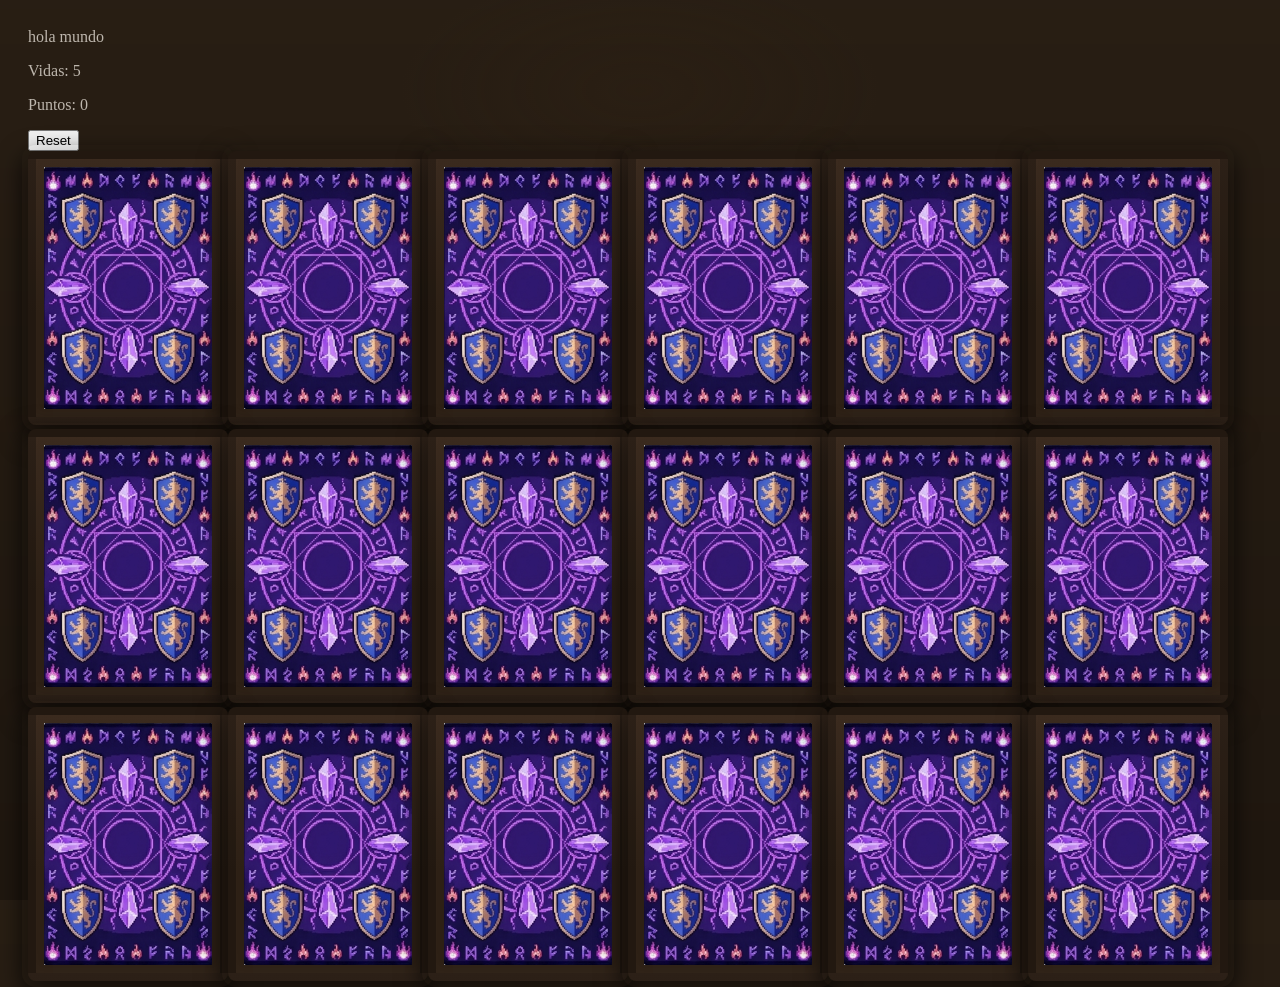
==== index.html @ 2dd2086c "Rename memory_card.html to index.html" ====
<!doctype html>
<html lang="en">
  <head>
    <meta charset="UTF-8" />
    <meta name="viewport" content="width=device-width, initial-scale=1.0" />
    <title>Memory Card</title>
    <link rel="stylesheet" href="css/style.css" />
  </head>
  <body>
    hola mundo

    <div>
      <p>Vidas: <span id="Vida">5</span></p>
      <p>Puntos: <span id="Puntos">0</span></p>
      <button id="Reset">Reset</button>
    </div>

    <div id="mesa-imagenes"></div>

    <script src="memory-card.js"></script>
  </body>
</html>
---- css/style.css ----
/* Medieval Memory Card — Visual & Animation layer only */
:root{
  --bg-wood:#2f2317; /* dark wood */
  --bg-stone:#2a2a2a;
  --accent-gold:#c9a84a;
  --accent-burnt:#7a4a2b;
  --panel-brown:#3b2a1f;
  --muted-gray:#bdb6ad;
  --card-edge:#a67c52;
  --card-surface:linear-gradient(180deg,#3a2a1e 0%, #2d2015 60%);
  --shadow-strong: 0 18px 40px rgba(0,0,0,0.6);
  --shadow-soft: 0 8px 20px rgba(0,0,0,0.45);
}

/* Page background resembling an aged wooden table with warm vignette */
html,body{height:100%;}
body{
  margin:0;
  font-family: "Cinzel", "Times New Roman", serif;
  background:
    radial-gradient(1200px 600px at 50% 10%, rgba(50,35,20,0.25), transparent 20%),
    linear-gradient(180deg, rgba(0,0,0,0.15), rgba(0,0,0,0.35)),
    var(--bg-wood);
  color:var(--muted-gray);
  -webkit-font-smoothing:antialiased;
  -moz-osx-font-smoothing:grayscale;
  padding:28px;
  box-sizing:border-box;
}

/* Container layout */
.scene{max-width:1200px;margin:0 auto;}
.hud{display:flex;gap:18px;align-items:center;justify-content:space-between;margin-bottom:20px}
.panel{background:linear-gradient(180deg, rgba(255,255,255,0.03), rgba(0,0,0,0.08));
  border:6px solid rgba(0,0,0,0.25); padding:8px 14px; border-radius:8px;min-width:90px;box-shadow:var(--shadow-soft), inset 0 -6px 12px rgba(0,0,0,0.25)}
.panel-title{font-size:12px;color:rgba(240,230,200,0.8);letter-spacing:1px}
.panel-value{font-size:20px;color:var(--accent-gold);font-weight:700;text-align:center}
.controls{margin-left:auto}

/* Reset button styled as a medieval plaque */
.btn-reset{
  appearance:none;border:0;padding:10px 18px;border-radius:8px;cursor:pointer;
  background: linear-gradient(180deg, #7b5a2f, #4a2f18);
  color: #f6ecd2;font-weight:700;border:2px solid rgba(0,0,0,0.45);
  box-shadow: 0 6px 0 rgba(0,0,0,0.25), inset 0 -4px 8px rgba(255,255,255,0.02);
  transition: transform 0.12s ease, box-shadow 0.12s ease, filter 0.12s ease;
}
.btn-reset:hover{transform:translateY(-3px);box-shadow: 0 12px 20px rgba(0,0,0,0.4);filter:brightness(1.05)}
.btn-reset:active{transform:translateY(1px) scale(0.995);box-shadow: 0 6px 10px rgba(0,0,0,0.28)}

/* Board container with subtle raised panel */
.board-wrap{background: linear-gradient(180deg, rgba(255,255,255,0.02), rgba(0,0,0,0.08)); padding:22px;border-radius:14px;box-shadow:var(--shadow-strong);}
.board{display:flex;flex-wrap:wrap;gap:18px;justify-content:center;align-items:center;padding:12px}

/* Card base — keep JS classes same as existing logic */
.card{width:200px;height:274px;perspective:1200px;display:inline-block}
.card_inner{width:100%;height:100%;transition:transform 0.6s cubic-bezier(.2,.9,.3,1);transform-style:preserve-3d;position:relative;border-radius:10px}

/* Preserve original flip transform used by JS (do not change rotate values) */
.card.flipped .card_inner{transform:rotateY(900deg)}

.front,.back{position:absolute;inset:0;width:100%;height:100%;backface-visibility:hidden;border-radius:8px;object-fit:cover}
.front{transform:rotateY(180deg);}

/* Visual appearance of the back (card back) */
.back{
  background:var(--card-surface);
  border:8px solid rgba(0,0,0,0.25);
  box-shadow: 0 10px 30px rgba(0,0,0,0.5), inset 0 -6px 12px rgba(255,255,255,0.02);
  padding:8px; box-sizing:border-box;display:block
}

/* Make the cards look like physical pieces */
.card::before{content:"";position:absolute;inset:0;border-radius:10px;pointer-events:none;
  background:linear-gradient(180deg,rgba(255,255,255,0.02),transparent);mix-blend-mode:soft-light}
.card::after{content:"";position:absolute;inset:-6px;border-radius:14px;z-index:-1;background:transparent;box-shadow:var(--shadow-soft)}

/* Decorative carved border using an inner glow and edge */
.card_inner::before{content:"";position:absolute;inset:6px;border-radius:6px;padding:6px;pointer-events:none;border:3px solid rgba(0,0,0,0.25);box-shadow:inset 0 1px 0 rgba(255,255,255,0.03)}

/* Hover elevation */
.card:hover{transform:translateY(-6px)}
.card:hover .card_inner{box-shadow:0 20px 40px rgba(0,0,0,0.55); /* no transform here to avoid overriding flip */}

/* Entrance animation (cards placed on table) */
@keyframes placeIn{0%{opacity:0;transform:translateY(-18px) scale(.92) rotateX(6deg)}60%{opacity:1;transform:translateY(4px) scale(1.03) rotateX(0)}100%{opacity:1;transform:translateY(0) scale(1) rotateX(0)}}

/* Shuffle visual: short burst of rotation/translation */
@keyframes shuffleBurst{
  0%{transform:translateY(0) rotate(0deg)}
  20%{transform:translateY(-6px) rotate(-6deg)}
  40%{transform:translateY(6px) rotate(8deg)}
  60%{transform:translateY(-4px) rotate(-4deg)}
  100%{transform:translateY(0) rotate(0deg)}
}

/* Apply entrance and shuffle with staggered delays (supports up to 18 cards) */
#mesa-imagenes .card{opacity:0;transform-origin:50% 50%;animation:shuffleBurst 1.2s ease both, placeIn 0.5s cubic-bezier(.2,.9,.3,1) both;}
#mesa-imagenes .card:nth-child(1){animation-delay:0s,0s}
#mesa-imagenes .card:nth-child(2){animation-delay:0.02s,0.06s}
#mesa-imagenes .card:nth-child(3){animation-delay:0.04s,0.12s}
#mesa-imagenes .card:nth-child(4){animation-delay:0.06s,0.18s}
#mesa-imagenes .card:nth-child(5){animation-delay:0.08s,0.24s}
#mesa-imagenes .card:nth-child(6){animation-delay:0.10s,0.30s}
#mesa-imagenes .card:nth-child(7){animation-delay:0.12s,0.36s}
#mesa-imagenes .card:nth-child(8){animation-delay:0.14s,0.42s}
#mesa-imagenes .card:nth-child(9){animation-delay:0.16s,0.48s}
#mesa-imagenes .card:nth-child(10){animation-delay:0.18s,0.54s}
#mesa-imagenes .card:nth-child(11){animation-delay:0.20s,0.60s}
#mesa-imagenes .card:nth-child(12){animation-delay:0.22s,0.66s}
#mesa-imagenes .card:nth-child(13){animation-delay:0.24s,0.72s}
#mesa-imagenes .card:nth-child(14){animation-delay:0.26s,0.78s}
#mesa-imagenes .card:nth-child(15){animation-delay:0.28s,0.84s}
#mesa-imagenes .card:nth-child(16){animation-delay:0.30s,0.90s}
#mesa-imagenes .card:nth-child(17){animation-delay:0.32s,0.96s}
#mesa-imagenes .card:nth-child(18){animation-delay:0.34s,1.02s}

/* Positive feedback: when back image has been removed by the game, make the remaining front glow/gild */
/* Uses :has — modern browsers support; fallback below will gently highlight flipped cards */
.card:not(:has(.back)) .front{
  animation:golden 1s ease both;
  transform-origin:center center;
  box-shadow: 0 18px 40px rgba(201,168,74,0.15), 0 2px 12px rgba(0,0,0,0.6);
}
@keyframes golden{0%{filter:brightness(0.9) saturate(.8);transform:scale(1)}50%{filter:brightness(1.25) drop-shadow(0 6px 14px rgba(201,168,74,0.25));transform:scale(1.07)}100%{filter:none;transform:scale(1)}}

/* Fallback mild gild for flipped cards while waiting for removal */
.card.flipped .front{filter: drop-shadow(0 8px 16px rgba(201,168,74,0.06));}

/* Incorrect pair feedback: when the card flips back (flipped class removed), create quick shake + red flash */
@keyframes shakeX{0%{transform:translateX(0)}20%{transform:translateX(-8px)}40%{transform:translateX(6px)}60%{transform:translateX(-4px)}80%{transform:translateX(2px)}100%{transform:translateX(0)}}

/* Apply a subtle shake on unflip by animating the card_inner when class flipped is removed.
   This will run whenever a card transitions back (i.e., on incorrect pair). */
.card:not(.flipped) .card_inner{
  /* only animate shake when transform is changing (user action). Use a short delay so initial load animations finish first */
  animation: shakeX 0.45s ease 0.7s paused;
}
/* Unpause the animation when the element had the flipped class recently — the flip toggle triggers a repaint and restarts animations.
   Browsers will treat the property change as a state change and the animation will play when applicable. */
.card:not(.flipped) .card_inner[style], .card:not(.flipped):active .card_inner{animation-play-state:running}

/* Add a red-tinted flash during the shake (transient) */
.card:not(.flipped) .card_inner::after{content:"";position:absolute;inset:0;border-radius:8px;pointer-events:none;opacity:0;transition:opacity .25s}
.card:not(.flipped) .card_inner[style]::after, .card:not(.flipped):active .card_inner::after{background:linear-gradient(90deg, rgba(200,20,20,0.12), rgba(200,40,40,0.06));opacity:1}

/* Make front images sit nicely with borders */
.front{border-radius:6px;box-shadow:inset 0 -6px 12px rgba(0,0,0,0.25)}

/* Reset visual animation (when Reset button focused) — play absorbing fade on board */
/* Use sibling selector — button keeps focus after click so this runs while JS clears and rebuilds board */
#Reset:focus ~ .board-wrap .board::before{
  content:"";position:absolute;inset:0;background:radial-gradient(circle at center, rgba(50,35,20,0.0) 0%, rgba(20,10,6,0.85) 70%);border-radius:14px;animation:absorb 0.9s ease both;pointer-events:none;z-index:10}
@keyframes absorb{0%{opacity:0;transform:scale(1);filter:blur(0)}60%{opacity:1;transform:scale(.98);filter:blur(2px)}100%{opacity:1;transform:scale(.96);filter:blur(6px)}}

/* Responsiveness */
@media (max-width:740px){.card{width:140px;height:190px}.panel-value{font-size:16px}}

/* Keep any existing small rules intact if present */

/* Ensure flipped state has priority over hover transforms */
.card.flipped .card_inner{transform:rotateY(180deg) !important}

/* Prevent hover/effects on matched/removed cards (no .back present) */
.card:not(:has(.back)){pointer-events:none;opacity:1}
.card:not(:has(.back)) .card_inner{transition:none !important;transform:none !important;box-shadow:none}

/* Overlay for win/lose */
#game-overlay{position:fixed;inset:0;display:flex;align-items:center;justify-content:center;pointer-events:none;opacity:0;transition:opacity .35s ease;z-index:999}
#game-overlay.visible{pointer-events:auto;opacity:1}
#game-overlay .panel{min-width:320px;max-width:90%;text-align:center;padding:32px;border-radius:12px;background:linear-gradient(180deg, rgba(20,12,8,0.95), rgba(10,6,4,0.95));box-shadow:0 30px 60px rgba(0,0,0,0.6);border:4px solid rgba(201,168,74,0.12)}
#game-overlay h1{margin:0 0 8px 0;font-size:28px;color:var(--accent-gold);letter-spacing:1px}
#game-overlay p{margin:0;color:var(--muted-gray)}
@keyframes overlayPulse{0%{transform:scale(.98);opacity:.9}50%{transform:scale(1.02);opacity:1}100%{transform:scale(1);opacity:1}}
#game-overlay.visible .panel{animation:overlayPulse .6s ease both}

/* Win / lose specific stylings */
#game-overlay.win .panel{border-color:rgba(201,168,74,0.6);box-shadow:0 40px 80px rgba(201,168,74,0.08)}
#game-overlay.lose .panel{border-color:rgba(200,30,30,0.6);box-shadow:0 40px 80px rgba(200,30,30,0.06)}
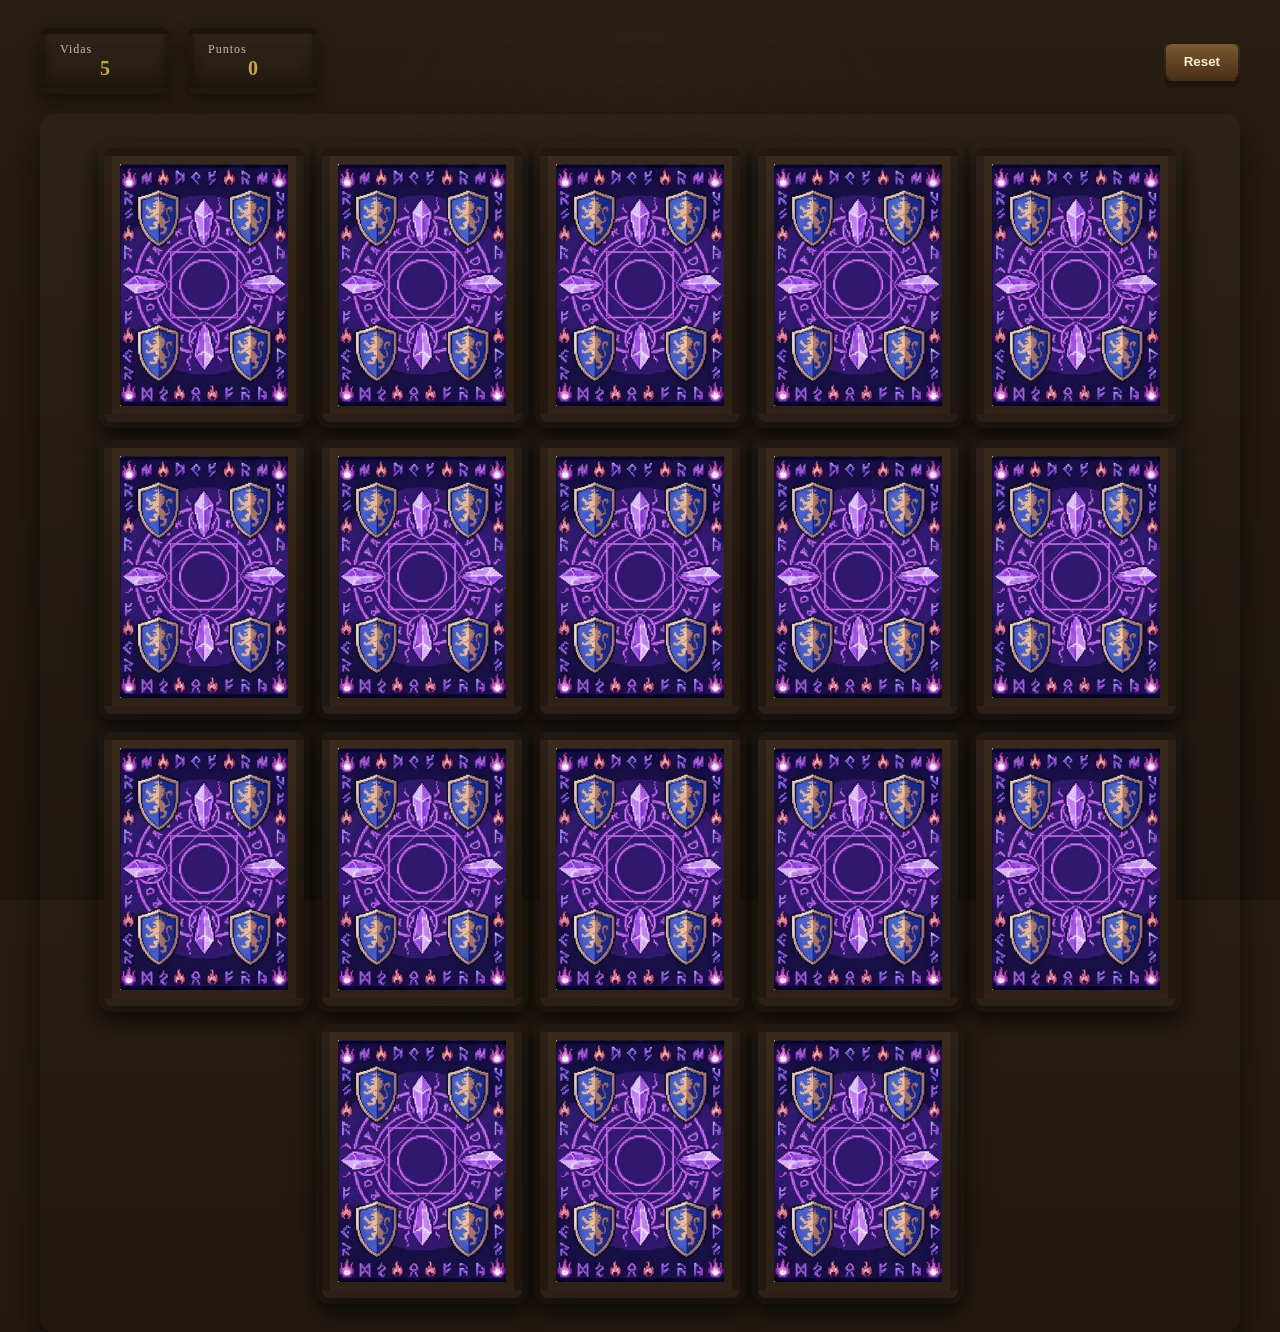
==== commit 211db0ce: "Rename memory_card.html to index.html" ====
--- a/index.html
+++ b/index.html
@@ -7,16 +7,132 @@
     <link rel="stylesheet" href="css/style.css" />
   </head>
   <body>
-    hola mundo
+    <!-- Scene and HUD (kept existing IDs for JS compatibility) -->
+    <div class="scene">
+      <header class="hud">
+        <div class="panel">
+          <div class="panel-title">Vidas</div>
+          <div class="panel-value" id="Vida">5</div>
+        </div>
+        <div class="panel">
+          <div class="panel-title">Puntos</div>
+          <div class="panel-value" id="Puntos">0</div>
+        </div>
+        <div class="controls">
+          <button id="Reset" class="btn-reset">Reset</button>
+        </div>
+      </header>
 
-    <div>
-      <p>Vidas: <span id="Vida">5</span></p>
-      <p>Puntos: <span id="Puntos">0</span></p>
-      <button id="Reset">Reset</button>
+      <main class="board-wrap">
+        <div id="mesa-imagenes" class="board"></div>
+      </main>
     </div>
 
-    <div id="mesa-imagenes"></div>
+    <script src="memory-card.js"></script>
 
-    <script src="memory-card.js"></script>
+    <!-- Visual-only overlay for win/lose (non-intrusive, does not change game logic) -->
+    <div id="game-overlay" aria-hidden="true" role="dialog"></div>
+
+    <script>
+      (function () {
+        const vidaEl = document.getElementById("Vida");
+        const board = document.getElementById("mesa-imagenes");
+        const overlay = document.getElementById("game-overlay");
+        let shown = false;
+
+        function buildOverlay(title, message, type) {
+          overlay.className = "";
+          overlay.classList.add(type);
+          overlay.innerHTML = "";
+          const panel = document.createElement("div");
+          panel.className = "panel";
+          const h1 = document.createElement("h1");
+          h1.textContent = title;
+          const p = document.createElement("p");
+          p.textContent = message;
+          const btn = document.createElement("button");
+          btn.textContent = "Cerrar";
+          btn.className = "btn-reset";
+          btn.style.marginTop = "14px";
+          btn.addEventListener("click", () => {
+            overlay.classList.remove("visible");
+            overlay.setAttribute("aria-hidden", "true");
+            shown = false;
+            overlay.innerHTML = '';
+          });
+          panel.appendChild(h1);
+          panel.appendChild(p);
+          panel.appendChild(btn);
+          overlay.appendChild(panel);
+        }
+
+        function showOverlay(title, message, type) {
+          if (shown) return;
+          shown = true;
+          buildOverlay(title, message, type);
+          overlay.classList.add("visible");
+          overlay.setAttribute("aria-hidden", "false");
+          // also fire a native alert for legacy support
+          //setTimeout(()=>{try{alert(title+"\n\n"+message)}catch(e){}},80);
+        }
+
+        // Observe Vida changes
+        if (vidaEl) {
+          const moVida = new MutationObserver(() => {
+            const v = parseInt(vidaEl.textContent || "0", 10);
+            if (v <= 0) {
+              showOverlay(
+                "Has perdido",
+                "Te has quedado sin vidas. Intenta de nuevo.",
+                "lose",
+              );
+            }
+          });
+          moVida.observe(vidaEl, {
+            characterData: true,
+            childList: true,
+            subtree: true,
+          });
+        }
+
+        // Observe board for empty -> win
+        if (board) {
+          const moBoard = new MutationObserver(() => {
+            // if board empty and overlay not shown and there are no back cards left -> win
+            const backs = board.querySelectorAll(".back");
+            if (backs.length === 0 && board.children.length > 0) {
+              // there are cards but no backs: matched state, but we avoid showing repeatedly
+              showOverlay(
+                "¡Ganaste!",
+                "Encontraste todas las parejas. Bien jugado.",
+                "win",
+              );
+            } else if (board.children.length === 0) {
+              // if fully empty (safety), treat as win when not in reset flow
+              // small timeout to avoid brief empty state during reset
+              setTimeout(() => {
+                if (board.children.length === 0)
+                  showOverlay(
+                    "¡Ganaste!",
+                    "Encontraste todas las parejas. Bien jugado.",
+                    "win",
+                  );
+              }, 200);
+            }
+          });
+          moBoard.observe(board, { childList: true, subtree: true });
+        }
+
+        const resetBtn = document.getElementById('Reset');
+        if(resetBtn){
+          resetBtn.addEventListener('click', ()=>{
+            shown = false;
+            overlay.classList.remove('visible');
+            overlay.setAttribute('aria-hidden','true');
+            overlay.innerHTML = '';
+          });
+        }
+      })();
+    </script>
   </body>
 </html>
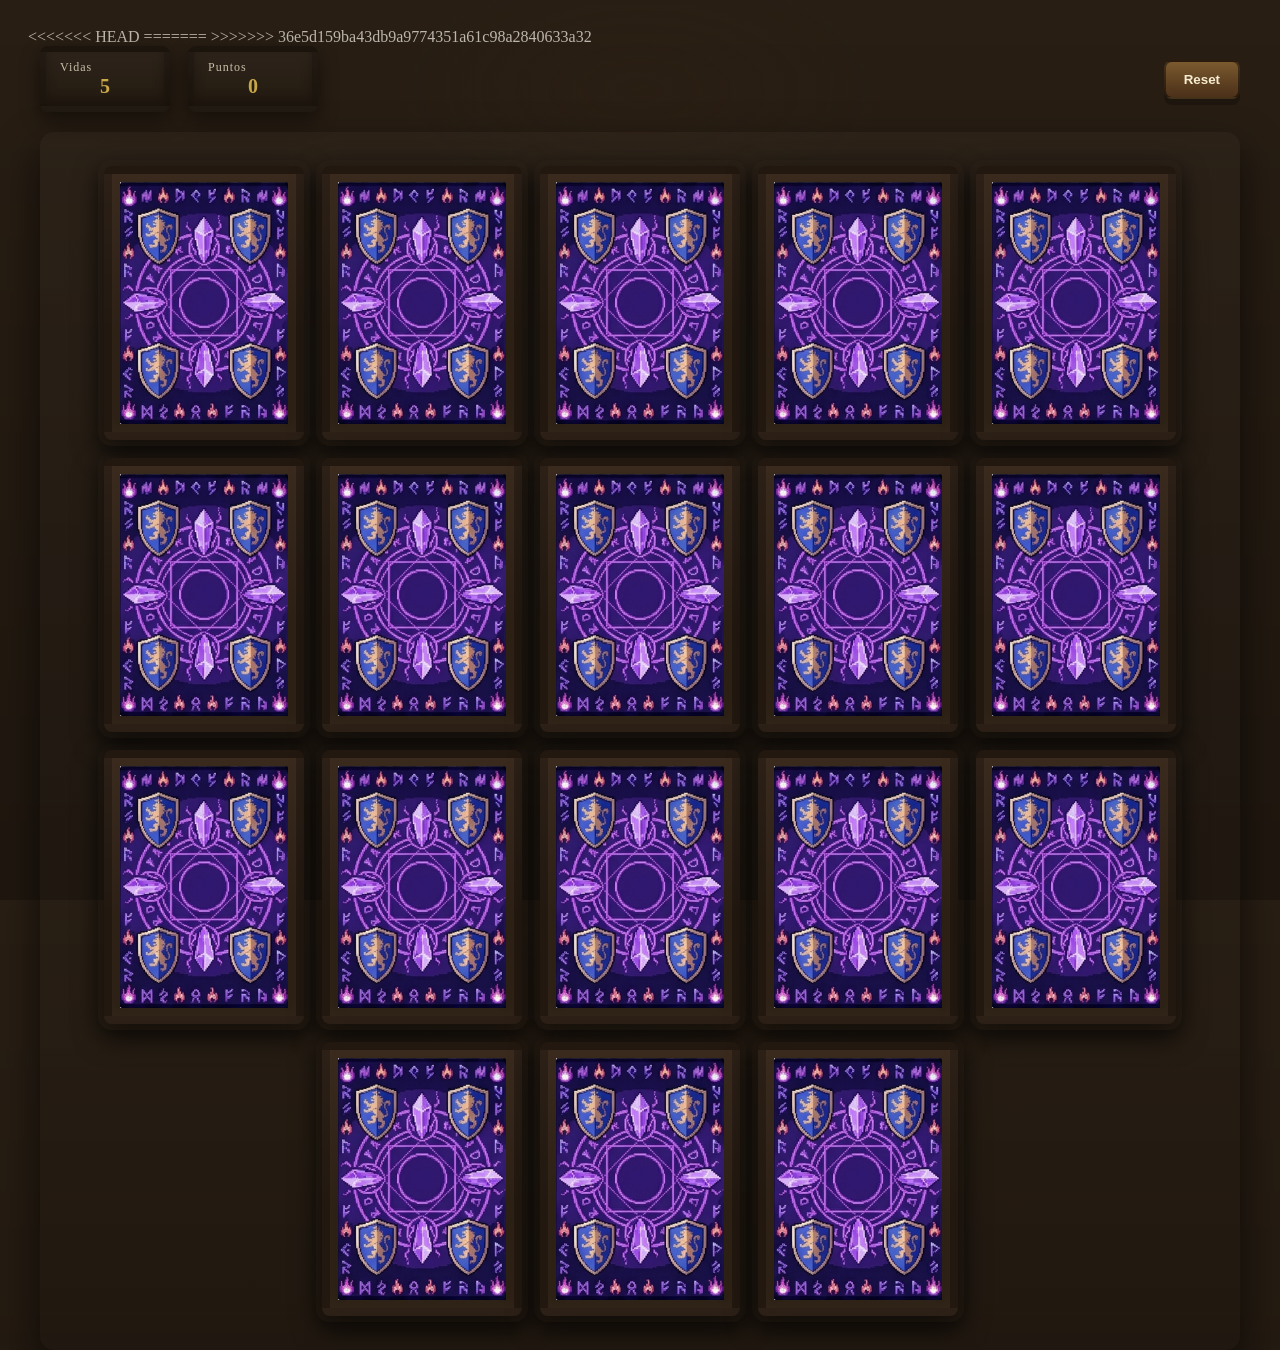
==== commit 6aa1af79: "subiendo" ====
--- a/index.html
+++ b/index.html
@@ -7,7 +7,11 @@
     <link rel="stylesheet" href="css/style.css" />
   </head>
   <body>
-    <!-- Scene and HUD (kept existing IDs for JS compatibility) -->
+<<<<<<< HEAD
+    <!-- Scene and HUD       (kept existing IDs for JS compatibility) -->
+=======
+    <!-- Scene and HUD   (kept existing IDs for JS compatibility) -->
+>>>>>>> 36e5d159ba43db9a9774351a61c98a2840633a32
     <div class="scene">
       <header class="hud">
         <div class="panel">
@@ -58,7 +62,7 @@
             overlay.classList.remove("visible");
             overlay.setAttribute("aria-hidden", "true");
             shown = false;
-            overlay.innerHTML = '';
+            overlay.innerHTML = "";
           });
           panel.appendChild(h1);
           panel.appendChild(p);
@@ -123,13 +127,13 @@
           moBoard.observe(board, { childList: true, subtree: true });
         }
 
-        const resetBtn = document.getElementById('Reset');
-        if(resetBtn){
-          resetBtn.addEventListener('click', ()=>{
+        const resetBtn = document.getElementById("Reset");
+        if (resetBtn) {
+          resetBtn.addEventListener("click", () => {
             shown = false;
-            overlay.classList.remove('visible');
-            overlay.setAttribute('aria-hidden','true');
-            overlay.innerHTML = '';
+            overlay.classList.remove("visible");
+            overlay.setAttribute("aria-hidden", "true");
+            overlay.innerHTML = "";
           });
         }
       })();
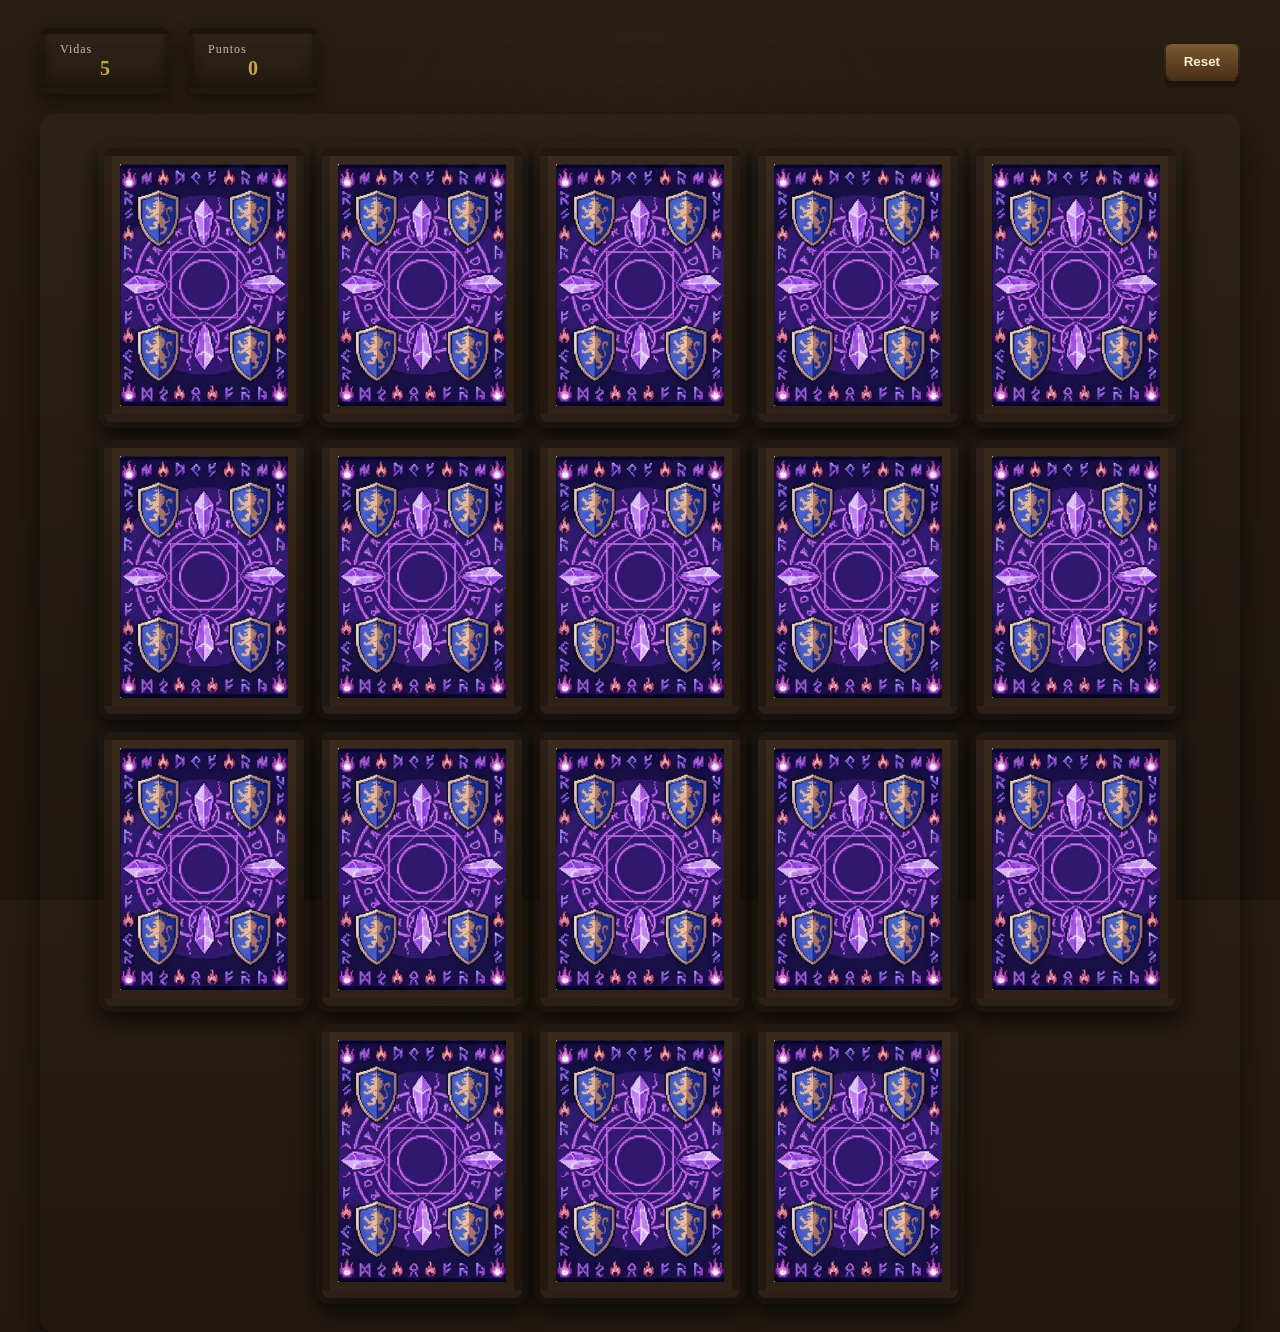
==== commit 7c503d05: "subiendo otra vez" ====
--- a/index.html
+++ b/index.html
@@ -7,11 +7,7 @@
     <link rel="stylesheet" href="css/style.css" />
   </head>
   <body>
-<<<<<<< HEAD
-    <!-- Scene and HUD       (kept existing IDs for JS compatibility) -->
-=======
-    <!-- Scene and HUD   (kept existing IDs for JS compatibility) -->
->>>>>>> 36e5d159ba43db9a9774351a61c98a2840633a32
+    <!-- Scene and HUD (kept existing IDs for JS compatibility) -->
     <div class="scene">
       <header class="hud">
         <div class="panel">
